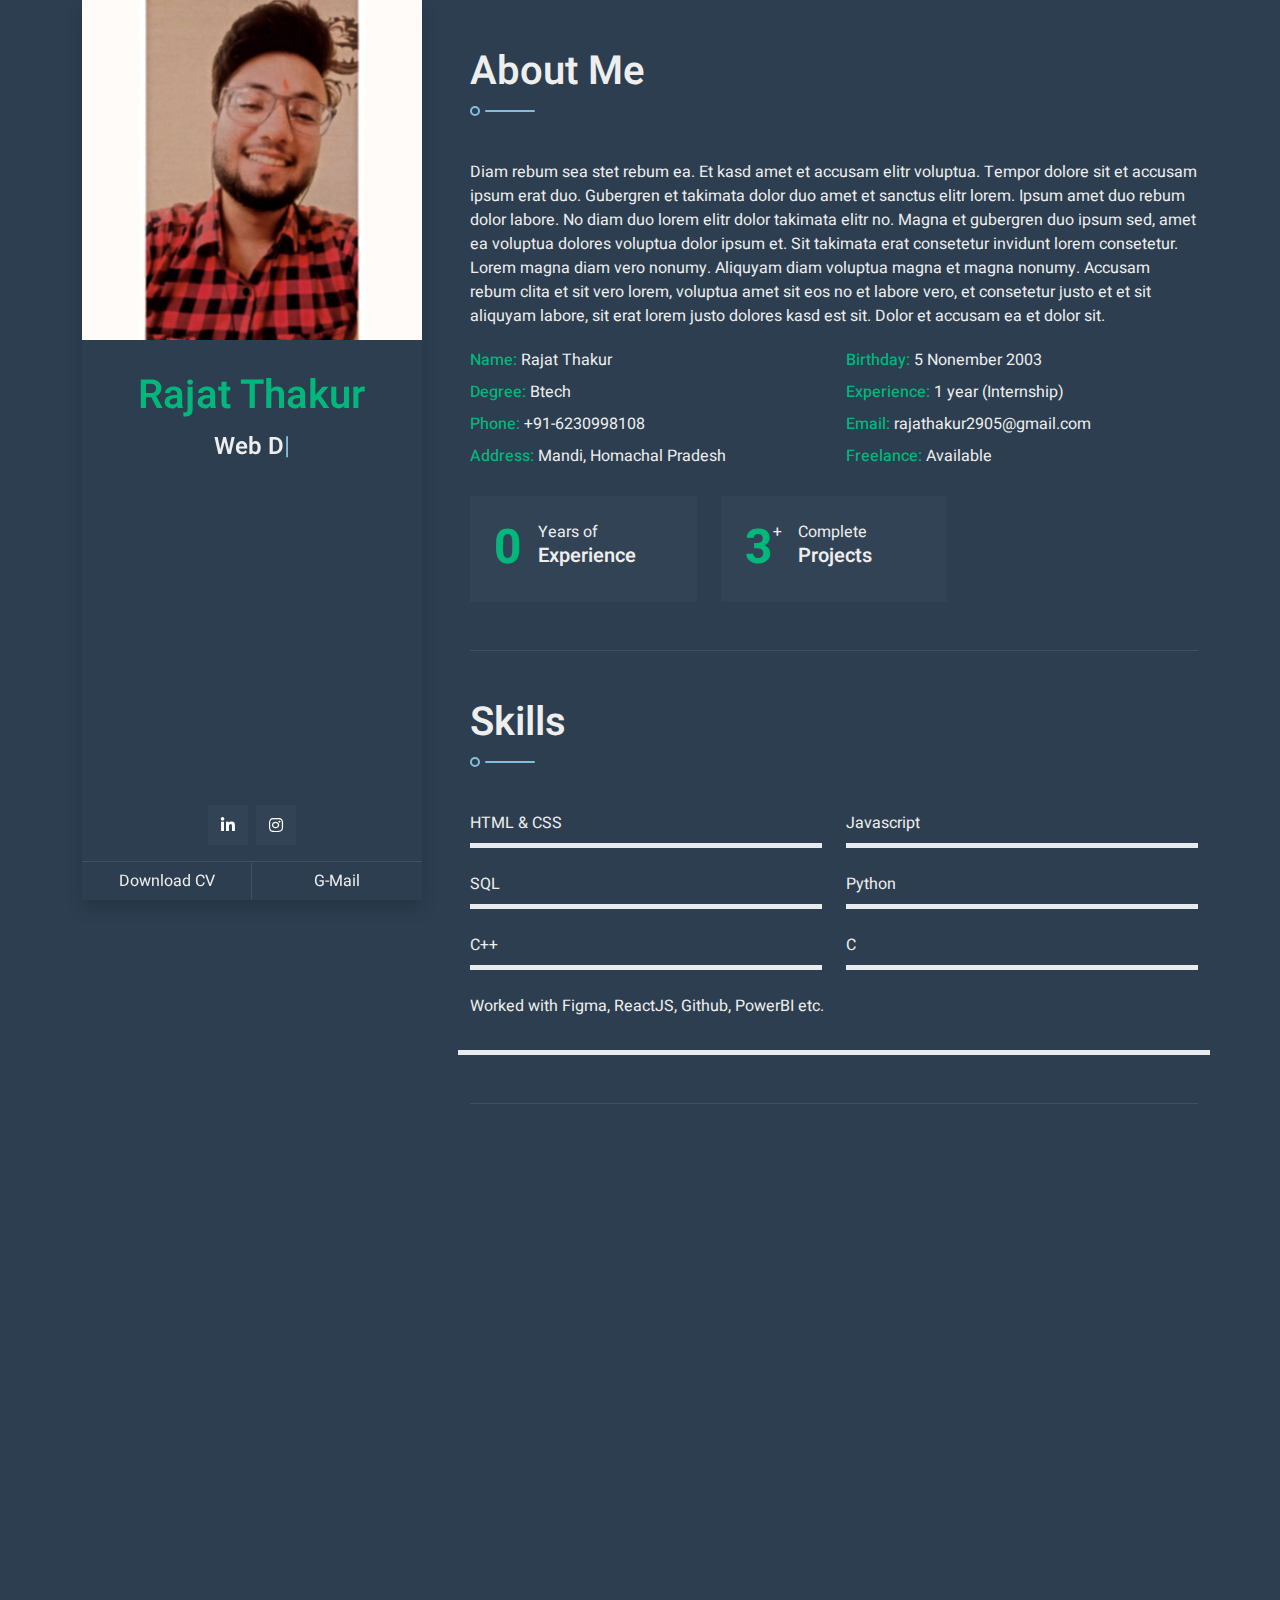
==== index.html @ c831b2f0 "codes" ====
<!DOCTYPE html>
<html lang="en">
    <head>
        <met#aeb3b8et="utf-8">
        <title>DarkCV - Bootstrap CV Resume Template</title>
        <meta content="width=device-width, initial-scale=1.0" name="viewport">
        <meta content="Free Website Template" name="keywords">
        <meta content="Free Website Template" name="description">

        <!-- Favicon -->
        <link href="img/favicon.ico" rel="icon">

        <!-- Google Web Fonts -->
        <link rel="preconnect" href="https://fonts.googleapis.com">
        <link rel="preconnect" href="https://fonts.gstatic.com" crossorigin>
        <link href="https://fonts.googleapis.com/css2?family=Heebo:wght@300;400;500;600;700&display=swap" rel="stylesheet">

        <!-- Icon Font Stylesheet -->
        <link href="https://cdnjs.cloudflare.com/ajax/libs/font-awesome/5.10.0/css/all.min.css" rel="stylesheet">
        <link href="https://cdn.jsdelivr.net/npm/bootstrap-icons@1.4.1/font/bootstrap-icons.css" rel="stylesheet">

        <!-- Libraries Stylesheet -->
        <link href="lib/owlcarousel/assets/owl.carousel.min.css" rel="stylesheet">
        <link href="lib/lightbox/css/lightbox.min.css" rel="stylesheet">
        <link href="lib/animate/animate.min.css" rel="stylesheet">

        <!-- Customized Bootstrap Stylesheet -->
        <link href="css/bootstrap.min.css" rel="stylesheet">

        <!-- Template Stylesheet -->
        <link href="css/style.css" rel="stylesheet">
    </head>

    <body>
        <!-- Spinner Start -->
        <div id="spinner" class="show bg-white position-fixed translate-middle w-100 vh-100 top-50 start-50 d-flex align-items-center justify-content-center">
            <div class="spinner-border text-primary" style="width: 3rem; height: 3rem;" role="status">
                <span class="sr-only">Loading...</span>
            </div>
        </div>
        <!-- Spinner End -->

        <div class="container">
            <div class="row g-5">
                <div class="col-lg-4 sticky-lg-top vh-100">
                    <div class="d-flex flex-column h-100 text-center overflow-auto shadow">
                        <img class="w-100 img-fluid mb-4" src="RAJAT.jpg" alt="Image">
                        <h1 class="text-primary mt-2">Rajat Thakur</h1>
                        <div class="mb-4" style="height: 22px;">
                            <h4 class="typed-text-output d-inline-block text-light"></h4>
                            <div class="typed-text d-none">Web Designer, UI-UX Developer, Web Developer, Front End Developer, Data Analyst, R&D enthusiast, ML\DL enthusiast</div>
                        </div>
                        <div class="d-flex justify-content-center mt-auto mb-3">
                            <!-- <a class="btn btn-secondary btn-square mx-1" href="#"><i class="fab fa-twitter"></i></a> -->
                            <!-- <a class="btn btn-secondary btn-square mx-1" href="#"><i class="fab fa-facebook-f"></i></a> -->
                            <a class="btn btn-secondary btn-square mx-1" href="https://www.linkedin.com/in/rajat-thakur-57aa81251/"><i class="fab fa-linkedin-in"></i></a>
                            <a class="btn btn-secondary btn-square mx-1" href="https://www.instagram.com/itz_rajathakur/"><i class="fab fa-instagram"></i></a>
                        </div>
                        <div class="d-flex align-items-end justify-content-between border-top">
                            <a href="resume.pdf" class="btn w-50 border-end">Download CV</a>
                            <a href="mail.html" class="btn w-50 btn-scroll">G-Mail</a>
                            
                        </div>
                    </div>
                </div>
                <script>

                </script>
                <div class="col-lg-8">
                    <!-- About Start -->
                    <section class="py-5 border-bottom wow fadeInUp" data-wow-delay="0.1s">
                        <h1 class="title pb-3 mb-5">About Me</h1>
                        <p>Diam rebum sea stet rebum ea. Et kasd amet et accusam elitr voluptua. Tempor dolore sit et accusam ipsum erat duo. Gubergren et takimata dolor duo amet et sanctus elitr lorem. Ipsum amet duo rebum dolor labore. No diam duo lorem elitr dolor takimata elitr no. Magna et gubergren duo ipsum sed, amet ea voluptua dolores voluptua dolor ipsum et. Sit takimata erat consetetur invidunt lorem consetetur. Lorem magna diam vero nonumy. Aliquyam diam voluptua magna et magna nonumy. Accusam rebum clita et sit vero lorem, voluptua amet sit eos no et labore vero, et consetetur justo et et sit aliquyam labore, sit erat lorem justo dolores kasd est sit. Dolor et accusam ea et dolor sit.</p>
                        <div class="row mb-4">
                            <div class="col-sm-6 py-1">
                                <span class="fw-medium text-primary">Name:</span> Rajat Thakur
                            </div>
                            <div class="col-sm-6 py-1">
                                <span class="fw-medium text-primary">Birthday:</span> 5 Nonember 2003
                            </div>
                            <div class="col-sm-6 py-1">
                                <span class="fw-medium text-primary">Degree:</span> Btech
                            </div>
                            <div class="col-sm-6 py-1">
                                <span class="fw-medium text-primary">Experience:</span> 1 year (Internship)
                            </div>
                            <div class="col-sm-6 py-1">
                                <span class="fw-medium text-primary">Phone:</span> +91-6230998108
                            </div>
                            <div class="col-sm-6 py-1">
                                <span class="fw-medium text-primary">Email:</span> rajathakur2905@gmail.com
                            </div>
                            <div class="col-sm-6 py-1">
                                <span class="fw-medium text-primary">Address:</span> Mandi, Homachal Pradesh
                            </div>
                            <div class="col-sm-6 py-1">
                                <span class="fw-medium text-primary">Freelance:</span> Available 
                            </div>
                        </div>
                        <div class="row g-4">
                            <div class="col-md-4 col-lg-6 col-xl-4">
                                <div class="d-flex bg-secondary p-4">
                                    <h1 class="flex-shrink-0 display-5 text-primary mb-0" data-toggle="counter-up">1</h1>
                                    <div class="ps-3">
                                        <p class="mb-0">Years of</p>
                                        <h5 class="mb-0">Experience</h5>
                                    </div>
                                </div>
                            </div>
                            <!-- <div class="col-md-4 col-lg-6 col-xl-4">
                                <div class="d-flex bg-secondary p-4">
                                    <h1 class="flex-shrink-0 display-5 text-primary mb-0" data-toggle="counter-up"></h1>
                                    <div class="ps-3">
                                        <p class="mb-0">Happy</p>
                                        <h5 class="mb-0">Clients</h5>
                                    </div>
                                </div>
                            </div> -->
                            <div class="col-md-4 col-lg-6 col-xl-4">
                                <div class="d-flex bg-secondary p-4">
                                    <h1 class="flex-shrink-0 display-5 text-primary mb-0" data-toggle="counter-up">10</h1><p>+</p>
                                    <div class="ps-3">
                                        <p class="mb-0">Complete</p>
                                        <h5 class="mb-0">Projects</h5>
                                    </div>
                                </div>
                            </div>
                        </div>
                    </section>
                    <!-- About End -->

                    <!-- Skills Start -->
                    <section class="py-5 border-bottom wow fadeInUp" data-wow-delay="0.1s">
                        <h1 class="title pb-3 mb-5">Skills</h1>
                        <div class="row">
                            <div class="col-sm-6">
                                <div class="skill mb-4">
                                    <div class="d-flex justify-content-between">
                                        <p class="mb-2">HTML & CSS</p>
                                        <p class="mb-2"></p>
                                    </div>
                                    <div class="progress">
                                        <div class="progress-bar bg-primary" role="progressbar" aria-valuenow="" aria-valuemin="0" aria-valuemax="100"></div>
                                    </div>
                                </div>
                                <div class="skill mb-4">
                                    <div class="d-flex justify-content-between">
                                        <p class="mb-2">SQL</p>
                                        <p class="mb-2"></p>
                                    </div>
                                    <div class="progress">
                                        <div class="progress-bar bg-warning" role="progressbar" aria-valuenow="" aria-valuemin="0" aria-valuemax="100"></div>
                                    </div>
                                </div>
                                <div class="skill mb-4">
                                    <div class="d-flex justify-content-between">
                                        <p class="mb-2">C++</p>
                                        <p class="mb-2"></p>
                                    </div>
                                    <div class="progress">
                                        <div class="progress-bar bg-danger" role="progressbar" aria-valuenow="" aria-valuemin="0" aria-valuemax="100"></div>
                                    </div>
                                </div>
                                <!-- <div class="skill mb-4">
                                    <div class="d-flex justify-content-between">
                                        <p class="mb-2">C++</p>
                                        <p class="mb-2"></p>
                                    </div>
                                    <div class="progress">
                                        <div class="progress-bar bg-danger" role="progressbar" aria-valuenow="" aria-valuemin="0" aria-valuemax="100"></div>
                                    </div>
                                </div> -->
                            </div>
                            <div class="col-sm-6">
                                <div class="skill mb-4">
                                    <div class="d-flex justify-content-between">
                                        <p class="mb-2">Javascript</p>
                                        <p class="mb-2"></p>
                                    </div>
                                    <div class="progress">
                                        <div class="progress-bar bg-danger" role="progressbar" aria-valuenow="" aria-valuemin="0" aria-valuemax="100"></div>
                                    </div>
                                </div>
                                <div class="skill mb-4">
                                    <div class="d-flex justify-content-between">
                                        <p class="mb-2">Python</p>
                                        <p class="mb-2"></p>
                                    </div>
                                    <div class="progress">
                                        <div class="progress-bar bg-success" role="progressbar" aria-valuenow="" aria-valuemin="0" aria-valuemax="100"></div>
                                    </div>
                                </div>
                                <div class="skill mb-4">
                                    <div class="d-flex justify-content-between">
                                        <p class="mb-2">C</p>
                                        <p class="mb-2"></p>
                                    </div>
                                    <div class="progress">
                                        <div class="progress-bar bg-info" role="progressbar" aria-valuenow="" aria-valuemin="0" aria-valuemax="100"></div>
                                    </div>
                                </div>
                            </div>
                                <div class="skill mb-4">
                                    <!-- <div class="d-flex justify-content-between"> -->
                                        <p class="mb-2">Worked with Figma, ReactJS, Github, PowerBI etc.</p>
                                        <!-- <p class="mb-2"></p> -->
                                    </div>
                                    <div class="progress">
                                        <div class="progress-bar bg-info" role="progressbar" aria-valuenow="" aria-valuemin="0" aria-valuemax="100"></div>
                                    </div>
                                </div>
                            </div>
                        </div>
                    </section>
                    <!-- Skills End -->

                    <!-- Expericence Start -->
                    <section class="py-5 wow fadeInUp" data-wow-delay="0.1s">
                        <h1 class="title pb-3 mb-5">Expericence</h1>
                        
                        <div class="border-start border-2 border-light pt-2 ps-5">
                            <div class="position-relative mb-4">
                                <span class="bi bi-arrow-right fs-4 text-light position-absolute" style="top: -5px; left: -50px;"></span>
                                <h5 class="mb-1">UI & WEB Developer</h5>
                                <p class="mb-2">Infogenx | <small>MAR 2024-Present</small></p>
                                <p>Worked on creating & Improving UI-UX designs <br> Creating templates and developing websites for the organisation. 
                                </p>
                            </div>
                            <div class="position-relative mb-4">
                                <span class="bi bi-arrow-right fs-4 text-light position-absolute" style="top: -5px; left: -50px;"></span>
                                <h5 class="mb-1">Website Developer</h5>
                                <p class="mb-2">Star Enterprises | <small>JUL 2023-JAN 2024</small></p>
                                <p>Successfully 100% designed, developed, hosted, and managed a full-stack website during this period,
                                    showcasing expertise in end-to-end web project management and execution. <br> Explored working with sales and development team to showcase buisness online.</p>
                            </div>
                            <div class="position-relative mb-4">
                                <span class="bi bi-arrow-right fs-4 text-light position-absolute" style="top: -5px; left: -50px;"></span>
                                <h5 class="mb-1">UI UX Developer</h5>
                                <p class="mb-2">Beatnik | <small>FEB 2023-MAR 2023</small></p>
                                <p>Improved website functionality, appearance, and user form engagement. Leveraged Web-flow for
                                    development, adhered to design preferences, followed a structured design process, and used Figma for
                                    enhanced results.
                                    <br> Improved form filling by 35% and designs by 100%.</p>
                            </div>
                            <!-- <div class="position-relative mb-4">
                                <span class="bi bi-arrow-right fs-4 text-light position-absolute" style="top: -5px; left: -50px;"></span>
                                <h5 class="mb-1">Web Designer</h5>
                                <p class="mb-2">Soft Company | <small>2000 - 2050</small></p>
                                <p>Tempor eos dolore amet tempor dolor tempor. Dolore ea magna sit amet dolor eirmod. Eos ipsum est tempor dolor. Clita lorem kasd sed ea lorem diam ea lorem eirmod duo sit ipsum stet lorem diam</p>
                            </div> -->
                        </div>
                    </section>
                    <!-- Expericence End -->

                    <!-- Subscribe Start -->
                    <section class="wow fadeInUp" data-wow-delay="0.1s">
                        <div class="bg-secondary text-center p-5">
                            <h1 class="text-white font-weight-bold">Will be happy working with you. </h1>
                            <p class="text-white">You can reach out me @ rajathakur2905@gmail.com</p>
                            <div class="position-relative w-100">
                                <!-- <input class="form-control bg-dark border-0 w-100 py-3 ps-4 pe-5" type="text" placeholder="Your email"> -->
                                <!-- <button type="button" class="btn btn-primary py-2 position-absolute top-0 end-0 mt-2 me-2"></button> -->
                            </div>
                        </div>
                    </section>
                    <!-- Subscribe End -->

                    <!-- Services Start -->
                    <section class="py-5 border-bottom wow fadeInUp" data-wow-delay="0.1s">
                        <h1 class="title pb-3 mb-5">Services</h1>
                        <div class="row g-4">
                            <div class="col-md-6">
                                <div class="service-item">
                                    <i class="fa fa-2x fa-laptop-code mx-auto mb-4"></i>
                                    <h5 class="mb-2">Web Design & Development</h5>
                                    <p class="mb-0">Worked Freelancing and industirial experience in  web designing and development.</p>
                                </div>
                            </div>
                            <div class="col-md-6">
                                <div class="service-item">
                                    <i class="fab fa-2x D mx-auto mb-4">D</i>
                                    <h5 class="mb-2">Data Analyst</h5>
                                    <p class="mb-0">Worked with PowerBI, MS-excel etc in making reports, charts etc.</p>
                                </div>
                            </div>
                            <div class="col-md-6">
                                <div class="service-item">
                                    <i class="fa fa-2x fa-search mx-auto mb-4"></i>
                                    <h5 class="mb-2">Research & Development</h5>
                                    <p class="mb-0">Learnt about research , write-ups, and analysis of the data.</p>
                                </div>
                            </div>
                            <div class="col-md-6">
                                <div class="service-item">
                                    <i class="fa fa-2x  mx-auto mb-4">L</i>
                                    <h5 class="mb-2">Deep & Meachine Learning</h5>
                                    <p class="mb-0">Enthuasm about models, algos and ML\DL.</p>
                                </div>
                            </div>
                        </div>
                    </section>
                    <!-- Services End -->

                    
 <!-- Subscribe Start -->
 <section class="wow fadeInUp" data-wow-delay="0.1s">
    <div class="bg-secondary text-center p-5">
        <h1 class="text-white font-weight-bold">Here is github link, you can see projects here: </h1>
        <p class="text-white">
            <a href="https://github.com/Rajat356">GITHUB</a>
        </p>
        <div class="position-relative w-100">
            <!-- <input class="form-control bg-dark border-0 w-100 py-3 ps-4 pe-5" type="text" placeholder="Your email"> -->
            <!-- <button type="button" class="btn btn-primary py-2 position-absolute top-0 end-0 mt-2 me-2"></button> -->
        </div>
    </div>
</section>
<!-- Subscribe End -->
                    

                    <!-- Footer Start -->
                    <section class="wow fadeIn" data-wow-delay="0.1s">
                        <div class="bg-secondary text-light text-center p-5">
                           
                           <p>THANK YOU FOR YOUR VISIT.</p>
                    
                        </div>
                    </section>
                    <!-- Footer End -->
                </div>
            </div>
        </div>

        
        <!-- Back to Top -->
        <a href="#" class="back-to-top"><i class="fa fa-angle-double-up"></i></a>
        
        <!-- JavaScript Libraries -->
        <script src="https://code.jquery.com/jquery-3.4.1.min.js"></script>
        <script src="https://stackpath.bootstrapcdn.com/bootstrap/4.4.1/js/bootstrap.bundle.min.js"></script>
        <script src="lib/wow/wow.min.js"></script>
        <script src="lib/typed/typed.min.js"></script>
        <script src="lib/easing/easing.min.js"></script>
        <script src="lib/waypoints/waypoints.min.js"></script>
        <script src="lib/counterup/counterup.min.js"></script>
        <script src="lib/owlcarousel/owl.carousel.min.js"></script>
        <script src="lib/isotope/isotope.pkgd.min.js"></script>
        <script src="lib/lightbox/js/lightbox.min.js"></script>

        <!-- Contact Javascript File -->
        <script src="mail/jqBootstrapValidation.min.js"></script>
        <script src="mail/contact.js"></script>

        <!-- Template Javascript -->
        <script src="js/main.js"></script>
    </body>
</html>
---- css/style.css ----
/********** Template CSS **********/
:root {
  --primary: #000000;
  --secondary: #546d7c;
  --light: #85beda;
  --dark: #82b1e0;
}

#spinner {
  opacity: 0;
  visibility: hidden;
  transition: opacity .5s ease-out, visibility 0s linear .5s;
  z-index: 99999;
}

#spinner.show {
  transition: opacity .5s ease-out, visibility 0s linear 0s;
  visibility: visible;
  opacity: 1;
}


@media (max-width: 991.98px) {
  .sticky-lg-top.vh-100 {
    height: 100% !important;
  }
}

.fw-semi-bold {
  font-weight: 600;
}

.fw-medium {
  font-weight: 500;
}

.btn-square {
  width: 40px;
  height: 40px;
}

.btn-sm-square {
  width: 30px;
  height: 30px;
}

.btn-lg-square {
  width: 50px;
  height: 50px;
}

.btn-square,
.btn-sm-square,
.btn-lg-square {
  padding: 0;
  display: flex;
  align-items: center;
  justify-content: center;
}

.btn.btn-primary {
  color: #FFFFFF;
}

.typed-cursor {
  font-size: 25px;
  color: var(--light);
}

.back-to-top {
  position: fixed;
  display: none;
  width: 30px;
  height: 30px;
  text-align: center;
  line-height: 1;
  font-size: 30px;
  right: 30px;
  bottom: 30px;
  transition: background 0.5s;
  z-index: 11;
}

.back-to-top i {
  color: var(--primary);
}

.back-to-top i:hover {
  color: var(--dark);
}

.back-to-top {
  -webkit-animation: action 1s infinite alternate;
  animation: action 1s infinite alternate;
}

@-webkit-keyframes action {
  0% {
    transform: translateY(0);
  }

  100% {
    transform: translateY(-15px);
  }
}

@keyframes action {
  0% {
    transform: translateY(0);
  }

  100% {
    transform: translateY(-15px);
  }
}

.title {
  position: relative;
}

.title::before {
  position: absolute;
  content: "";
  width: 10px;
  height: 10px;
  bottom: -4px;
  left: 0;
  border: 2px solid var(--light);
  border-radius: 10px;
}

.title::after {
  position: absolute;
  content: "";
  width: 50px;
  height: 2px;
  bottom: 0;
  left: 15px;
  border-radius: 2px;
  background: var(--light);
}

.progress {
  height: 5px;
}

.progress .progress-bar {
  width: 0px;
  transition: 2s;
}

.service-item {
  padding: 30px;
  text-align: center;
  background: var(--secondary);
}

.service-item i {
  width: 75px;
  height: 75px;
  display: flex;
  align-items: center;
  justify-content: center;
  background: var(--light);
  color: var(--primary);
  transition: .5s;
}

.service-item:hover i {
  background: var(--primary);
  color: var(--light);
}

.portfolio-item .portfolio-btn {
  position: absolute;
  width: 0;
  height: 0;
  top: 50%;
  left: 50%;
  font-size: 90px;
  background: rgba(44, 62, 80, .9);
  opacity: 0;
  transition: .5s;
}

.portfolio-item:hover .portfolio-btn {
  opacity: 1;
  width: calc(100% - 60px);
  height: calc(100% - 60px);
  top: 30px;
  left: 30px;
}

.portfolio-item i {
  opacity: 0;
  transition: .3s;
  transition-delay: .3s;
}

.portfolio-item:hover i {
  opacity: 1;
}

.testimonial-carousel .owl-dots {
  margin-top: 25px;
  text-align: center;
}

.testimonial-carousel .owl-dot {
  display: inline-block;
  margin: 0 5px;
  width: 15px;
  height: 15px;
  background: var(--light);
}

.testimonial-carousel .owl-dot.active {
  background: var(--primary);
}
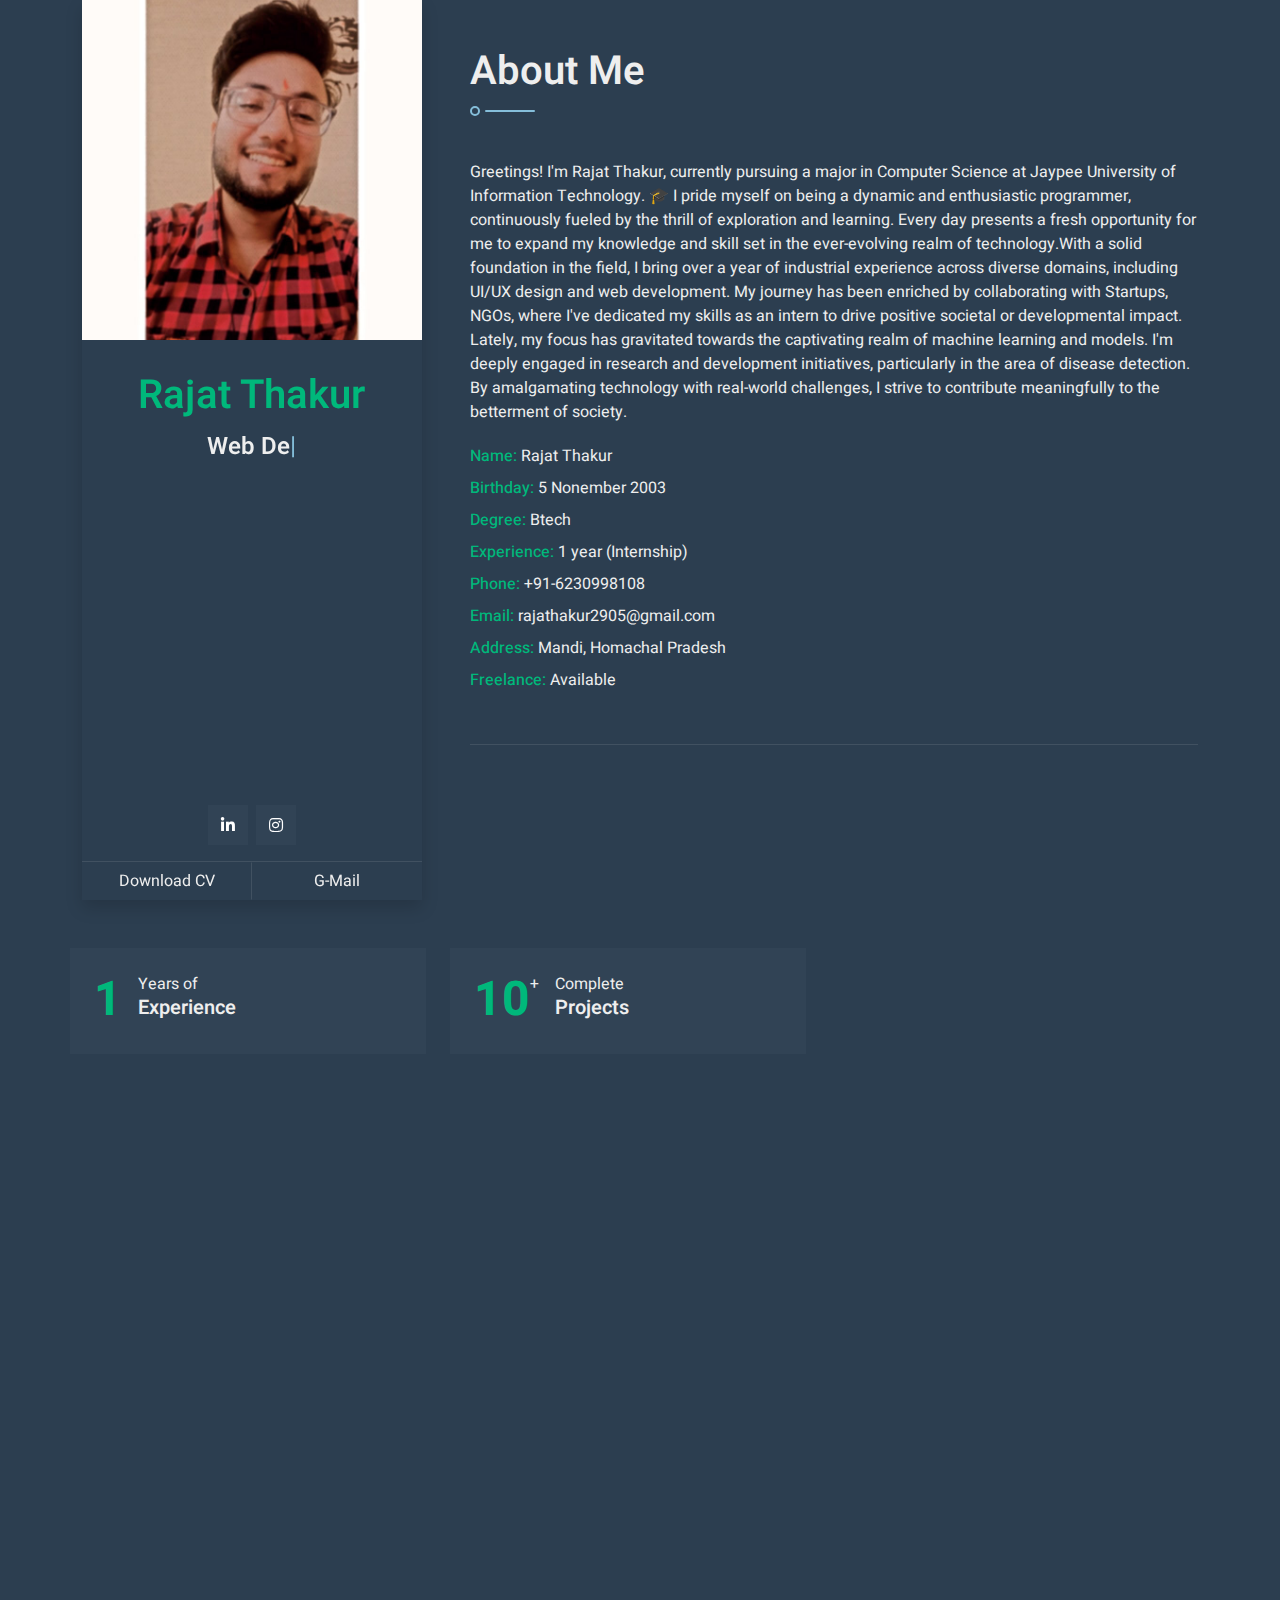
==== commit 716e228d: "Update index.html" ====
--- a/index.html
+++ b/index.html
@@ -70,8 +70,11 @@
                     <!-- About Start -->
                     <section class="py-5 border-bottom wow fadeInUp" data-wow-delay="0.1s">
                         <h1 class="title pb-3 mb-5">About Me</h1>
-                        <p>Diam rebum sea stet rebum ea. Et kasd amet et accusam elitr voluptua. Tempor dolore sit et accusam ipsum erat duo. Gubergren et takimata dolor duo amet et sanctus elitr lorem. Ipsum amet duo rebum dolor labore. No diam duo lorem elitr dolor takimata elitr no. Magna et gubergren duo ipsum sed, amet ea voluptua dolores voluptua dolor ipsum et. Sit takimata erat consetetur invidunt lorem consetetur. Lorem magna diam vero nonumy. Aliquyam diam voluptua magna et magna nonumy. Accusam rebum clita et sit vero lorem, voluptua amet sit eos no et labore vero, et consetetur justo et et sit aliquyam labore, sit erat lorem justo dolores kasd est sit. Dolor et accusam ea et dolor sit.</p>
-                        <div class="row mb-4">
+                        <p>Greetings! I'm Rajat Thakur, currently pursuing a major in Computer Science at Jaypee University of Information Technology. 🎓
+
+I pride myself on being a dynamic and enthusiastic programmer, continuously fueled by the thrill of exploration and learning. Every day presents a fresh opportunity for me to expand my knowledge and skill set in the ever-evolving realm of technology.With a solid foundation in the field, I bring over a year of industrial experience across diverse domains, including UI/UX design and web development. My journey has been enriched by collaborating with Startups,  NGOs, where I've dedicated my skills as an intern to drive positive societal or developmental impact.
+
+Lately, my focus has gravitated towards the captivating realm of machine learning and models. I'm deeply engaged in research and development initiatives, particularly in the area of disease detection. By amalgamating technology with real-world challenges, I strive to contribute meaningfully to the betterment of society.</p>
                             <div class="col-sm-6 py-1">
                                 <span class="fw-medium text-primary">Name:</span> Rajat Thakur
                             </div>
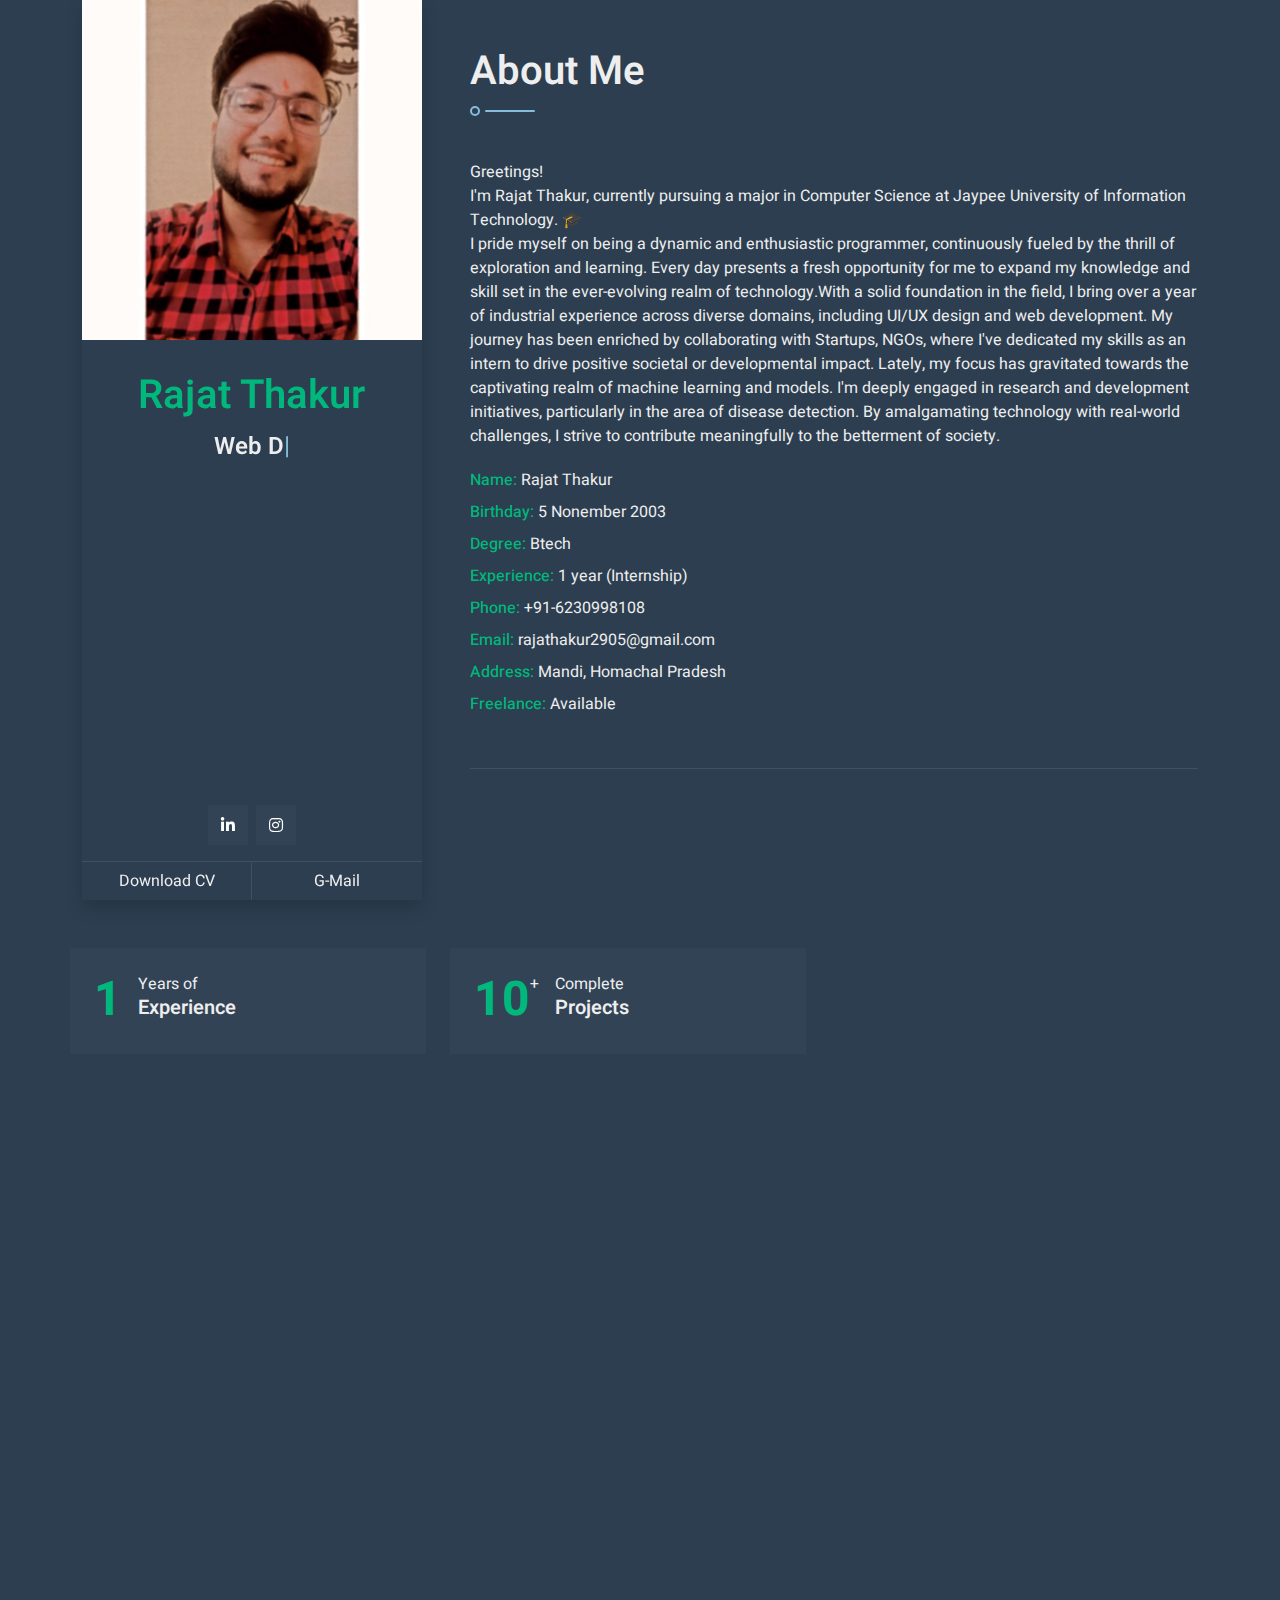
==== commit aa193efc: "Update index.html" ====
--- a/index.html
+++ b/index.html
@@ -70,7 +70,7 @@
                     <!-- About Start -->
                     <section class="py-5 border-bottom wow fadeInUp" data-wow-delay="0.1s">
                         <h1 class="title pb-3 mb-5">About Me</h1>
-                        <p>Greetings! I'm Rajat Thakur, currently pursuing a major in Computer Science at Jaypee University of Information Technology. 🎓
+                        <p>Greetings! <br> I'm Rajat Thakur, currently pursuing a major in Computer Science at Jaypee University of Information Technology. 🎓 <br>
 
 I pride myself on being a dynamic and enthusiastic programmer, continuously fueled by the thrill of exploration and learning. Every day presents a fresh opportunity for me to expand my knowledge and skill set in the ever-evolving realm of technology.With a solid foundation in the field, I bring over a year of industrial experience across diverse domains, including UI/UX design and web development. My journey has been enriched by collaborating with Startups,  NGOs, where I've dedicated my skills as an intern to drive positive societal or developmental impact.
 
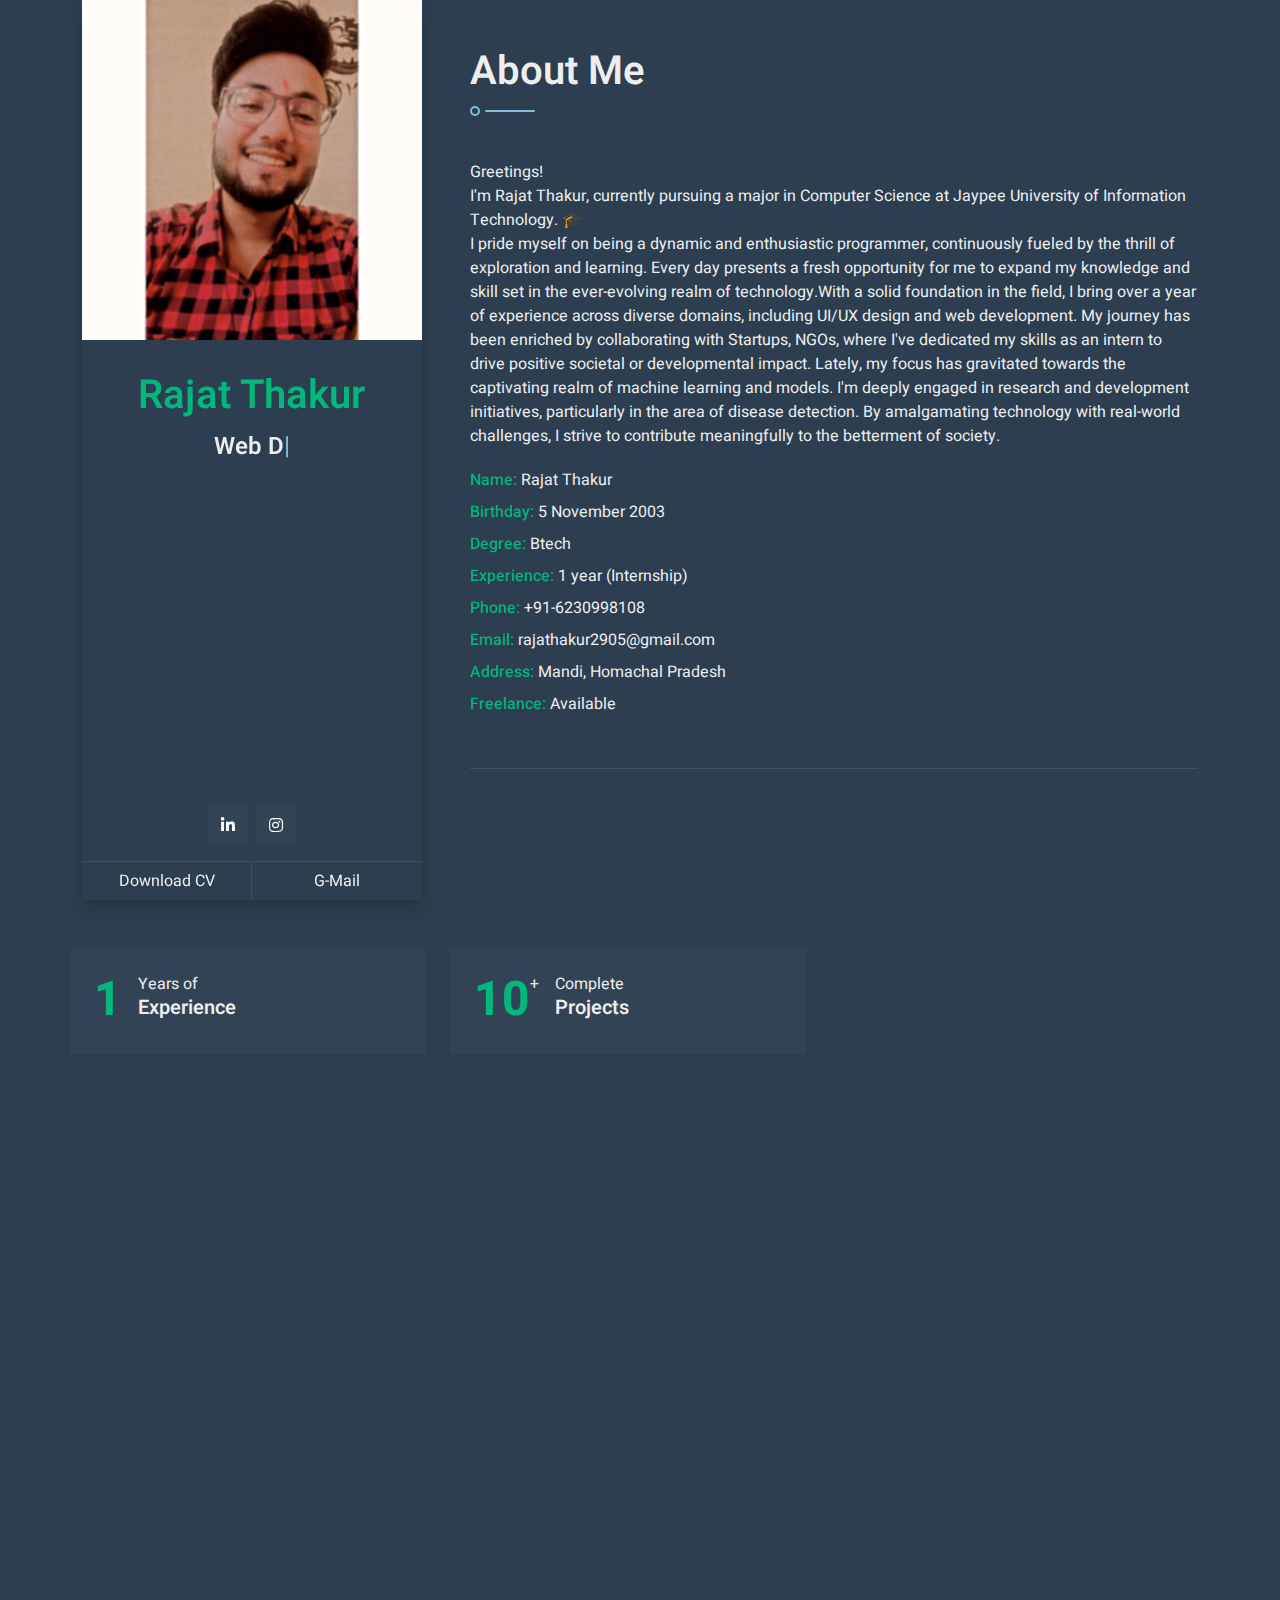
==== commit ee73344f: "updates" ====
--- a/index.html
+++ b/index.html
@@ -72,14 +72,14 @@
                         <h1 class="title pb-3 mb-5">About Me</h1>
                         <p>Greetings! <br> I'm Rajat Thakur, currently pursuing a major in Computer Science at Jaypee University of Information Technology. 🎓 <br>
 
-I pride myself on being a dynamic and enthusiastic programmer, continuously fueled by the thrill of exploration and learning. Every day presents a fresh opportunity for me to expand my knowledge and skill set in the ever-evolving realm of technology.With a solid foundation in the field, I bring over a year of industrial experience across diverse domains, including UI/UX design and web development. My journey has been enriched by collaborating with Startups,  NGOs, where I've dedicated my skills as an intern to drive positive societal or developmental impact.
+I pride myself on being a dynamic and enthusiastic programmer, continuously fueled by the thrill of exploration and learning. Every day presents a fresh opportunity for me to expand my knowledge and skill set in the ever-evolving realm of technology.With a solid foundation in the field, I bring over a year of experience across diverse domains, including UI/UX design and web development. My journey has been enriched by collaborating with Startups,  NGOs, where I've dedicated my skills as an intern to drive positive societal or developmental impact.
 
 Lately, my focus has gravitated towards the captivating realm of machine learning and models. I'm deeply engaged in research and development initiatives, particularly in the area of disease detection. By amalgamating technology with real-world challenges, I strive to contribute meaningfully to the betterment of society.</p>
                             <div class="col-sm-6 py-1">
                                 <span class="fw-medium text-primary">Name:</span> Rajat Thakur
                             </div>
                             <div class="col-sm-6 py-1">
-                                <span class="fw-medium text-primary">Birthday:</span> 5 Nonember 2003
+                                <span class="fw-medium text-primary">Birthday:</span> 5 November 2003
                             </div>
                             <div class="col-sm-6 py-1">
                                 <span class="fw-medium text-primary">Degree:</span> Btech
